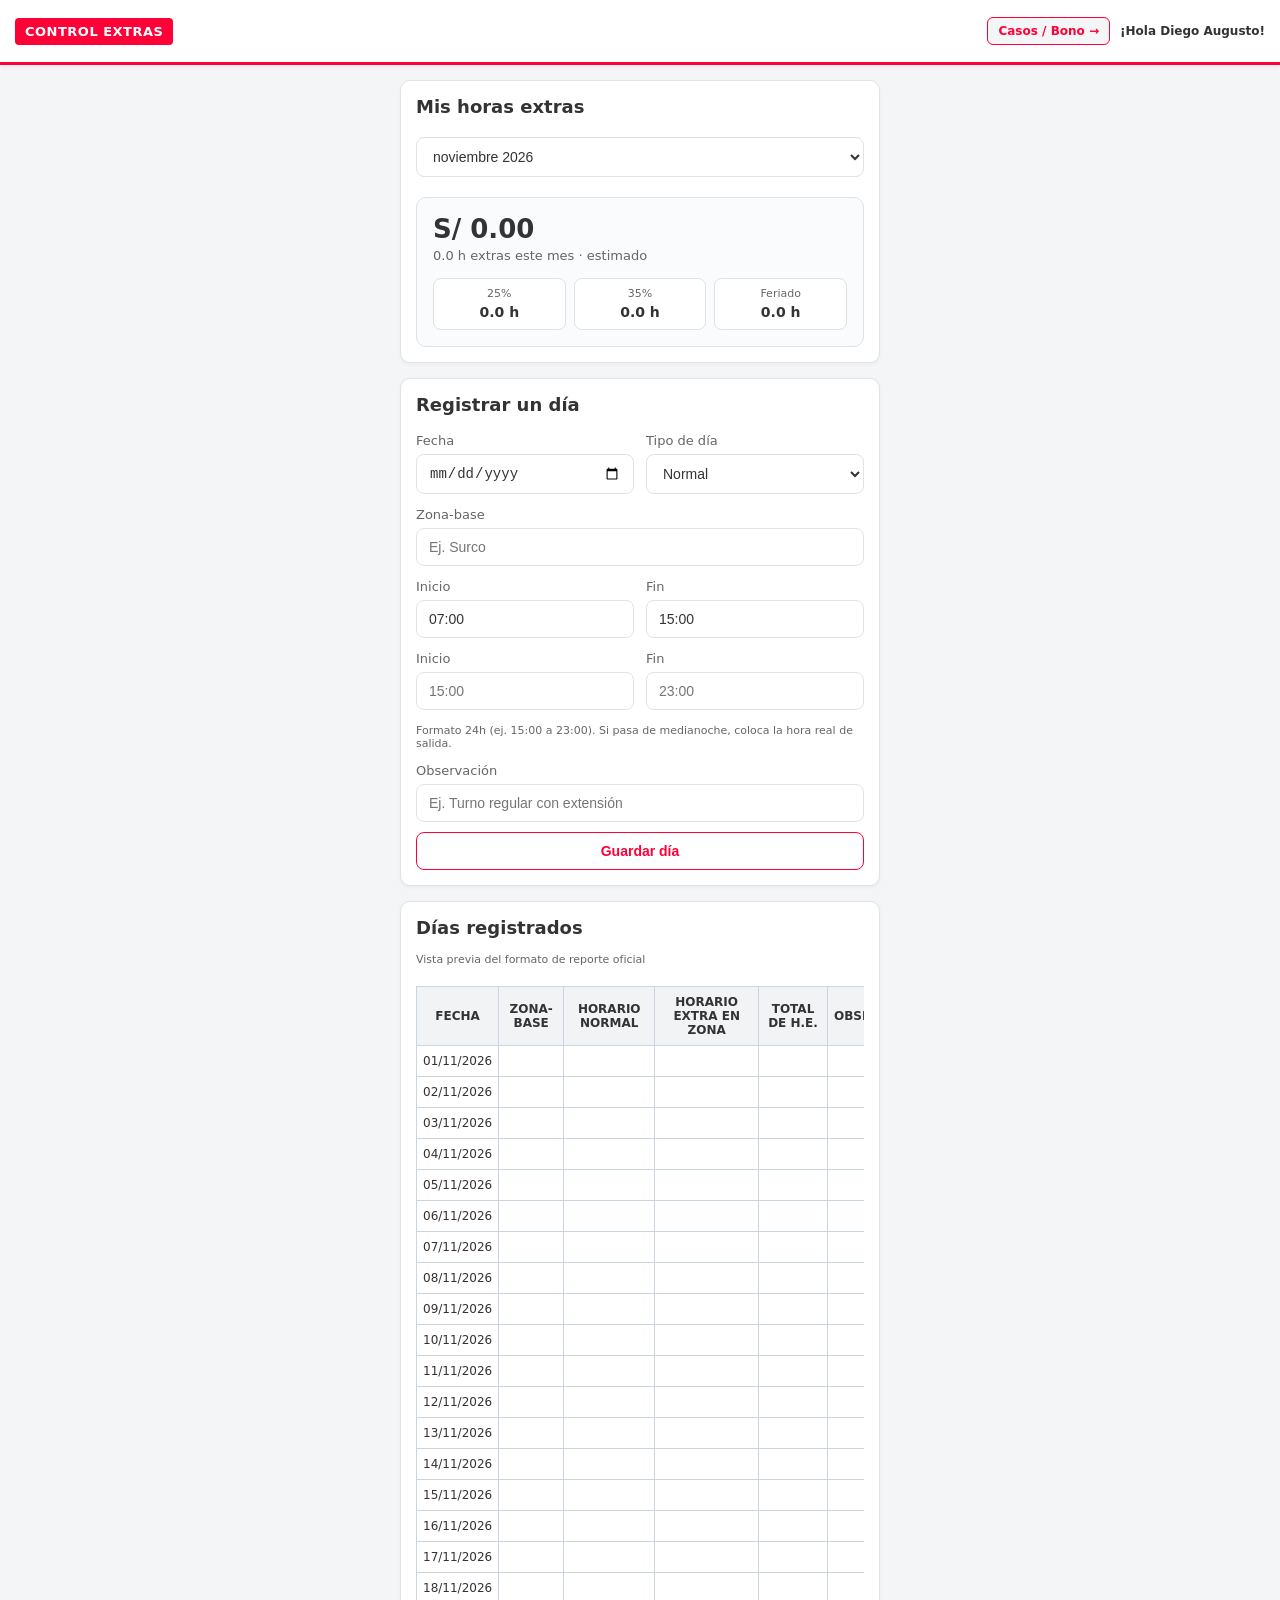
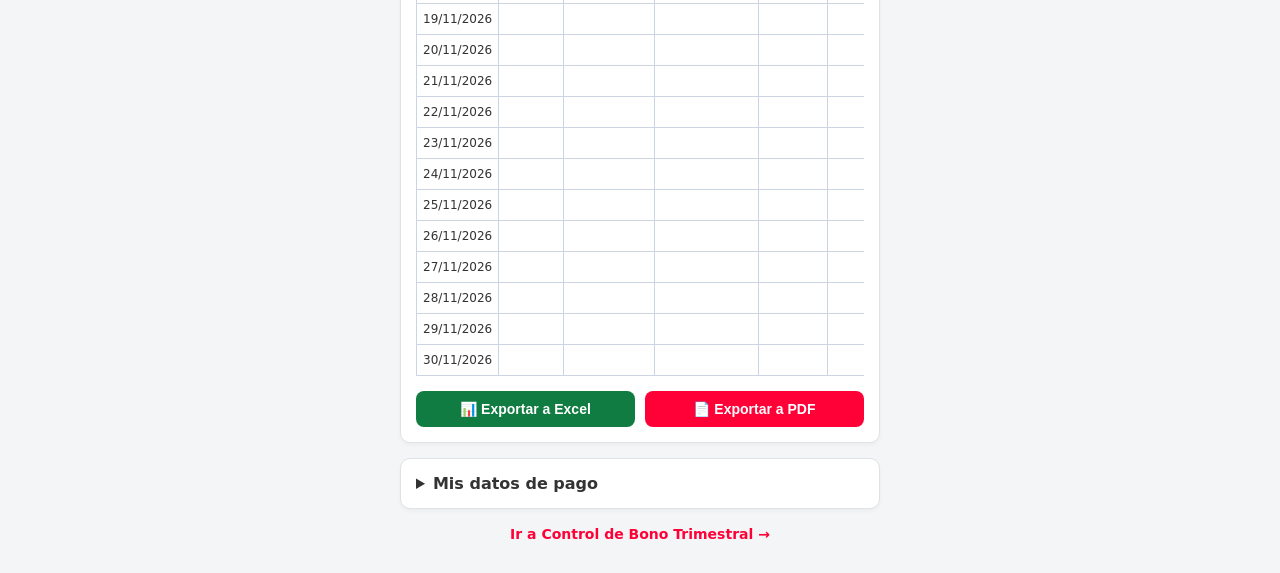
==== index.html @ 3a0c72d6 "Versión inicial de mi app de horas extras" ====
<!DOCTYPE html>
<html lang="es">
<head>
    <meta charset="UTF-8">
    <meta name="viewport" content="width=device-width, initial-scale=1.0">
    <title>CONTROL HORAS EXTRAS</title>
    <link rel="stylesheet" href="css/style.css">
</head>
<body>

    <!-- Barra superior -->
    <header class="barra-superior">
        <div class="logo-app">CONTROL EXTRAS</div>
        <div class="header-derecha">
            <a href="casos.html" class="btn-ir-casos">Casos / Bono →</a>
            <div class="usuario-saludo">¡Hola Diego Augusto!</div>
        </div>
    </header>

    <main>
        <!-- Sección 1: Mis horas extras -->
        <section>
            <h1>Mis horas extras</h1>
            
            <div>
                <select id="selectMes">
                    <option value="2026-11">noviembre 2026</option>
                    <option value="2026-10">octubre 2026</option>
                </select>
            </div>

            <!-- Tarjeta de Resumen -->
            <div class="tarjeta-resumen-total">
                <div class="monto-total-container">
                    <span id="lblTotalSoles">S/ 182.69</span>
                    <p id="lblTotalHoras">18 h extras este mes · estimado</p>
                </div>

                <!-- Desglose en 3 cajitas -->
                <div class="desglose-cajitas">
                    <div class="cajita-stat">
                        <span>25%</span>
                        <strong id="lblHoras25">6 h</strong>
                    </div>
                    <div class="cajita-stat">
                        <span>35%</span>
                        <strong id="lblHoras35">12 h</strong>
                    </div>
                    <div class="cajita-stat">
                        <span>Feriado</span>
                        <strong id="lblHorasFeriado">0 h</strong>
                    </div>
                </div>
            </div>
        </section>

        <!-- Sección 2: Registrar un día -->
        <section>
            <h2>Registrar un día</h2>

            <form id="formRegistro">
                <!-- Fila: Fecha y Tipo de día -->
                <div class="fila-horarios">
                    <div>
                        <label for="inputFecha">Fecha</label>
                        <input type="date" id="inputFecha" required>
                    </div>
                    <div>
                        <label for="selectTipoDia">Tipo de día</label>
                        <select id="selectTipoDia">
                            <option value="Normal">Normal</option>
                            <option value="Feriado">Feriado</option>
                        </select>
                    </div>
                </div>

                <!-- Zona-base -->
                <div>
                    <label for="inputZona">Zona-base</label>
                    <input type="text" id="inputZona" placeholder="Ej. Surco" >
                </div>

               <!-- Turno normal -->
<div class="fila-horarios">
    <div>
        <label for="inputNormInicio">Inicio</label>
        <input type="text" id="inputNormInicio" value="07:00" placeholder="07:00" maxlength="5">
    </div>
    <div>
        <label for="inputNormFin">Fin</label>
        <input type="text" id="inputNormFin" value="15:00" placeholder="15:00" maxlength="5">
    </div>
</div>

<!-- Turno extra -->
<div class="fila-horarios">
    <div>
        <label for="inputExtraInicio">Inicio</label>
        <input type="text" id="inputExtraInicio" placeholder="15:00" maxlength="5">
    </div>
    <div>
        <label for="inputExtraFin">Fin</label>
        <input type="text" id="inputExtraFin" placeholder="23:00" maxlength="5">
    </div>
</div>
                    <p class="texto-ayuda">Formato 24h (ej. 15:00 a 23:00). Si pasa de medianoche, coloca la hora real de salida.</p>
                </fieldset>
                    
                <!-- Observación opcional -->
                <div>
                    <label for="inputObs">Observación</label>
                    <input type="text" id="inputObs" placeholder="Ej. Turno regular con extensión">
                </div>

                <!-- Botón Guardar -->
                <button type="submit">Guardar día</button>
            </form>
        </section>

        <!-- Sección 3: Días registrados (Formato Tabla Excel Oficial) -->
        <section>
            <h2>Días registrados</h2>
            <p class="texto-ayuda">Vista previa del formato de reporte oficial</p>

            <div class="contenedor-tabla">
                <table class="tabla-reporte">
                    <thead>
                        <tr>
                            <th>FECHA</th>
                            <th>ZONA-BASE</th>
                            <th>HORARIO NORMAL</th>
                            <th>HORARIO EXTRA EN ZONA</th>
                            <th>TOTAL DE H.E.</th>
                            <th>OBSERVACIÓN</th>
                            <th>ELIMINAR</th>
                        </tr>
                    </thead>
                    <tbody id="tablaCuerpo">
                        <!-- Fila de ejemplo estática por ahora -->
                        <tr>
                            <td>29/10/2026</td>
                            <td>Cercado de Lima</td>
                            <td>07:00 – 15:00</td>
                            <td>15:00 – 22:00</td>
                            <td>7 h (S/ 71.30)</td>
                            <td>Turno regular con extensión</td>
                            <td><button class="btn-quitar" type="button">X</button></td>
                        </tr>
                    </tbody>
                </table>
            </div>
            <!-- Botones de Exportación -->
        <div style="display: flex; gap: 10px; margin-top: 15px;">
            <button type="button" id="btnExportarExcel" style="background-color: #107c41; color: white; border: none;">📊 Exportar a Excel</button>
            <button type="button" id="btnExportarPdf" style="background-color: var(--mapfre-red); color: white; border: none;">📄 Exportar a PDF</button>
        </div>
        </section>

        <!-- Sección 4: Mis datos de pago -->
        <section>
            <details>
                <summary style="font-weight: 600; cursor: pointer;">Mis datos de pago</summary>
                
                <div style="margin-top: 10px;">
                    <label for="inputBasico">Sueldo básico (S/)</label>
                    <input type="number" id="inputBasico" value="1850">
                </div>

                <!-- ¿Tienes asignación familiar? -->
                <div>
                    <label for="selectAsignacion">¿Recibes asignación familiar?</label>
                    <select id="selectAsignacion">
                        <option value="no">No</option>
                        <option value="si">Sí</option>
                    </select>
                </div>

                <!-- Input que aparecerá solo si selecciona "Sí" -->
                <div id="grupoMontoAsignacion" style="display: none;">
                    <label for="inputMontoAsignacion">Monto de asignación familiar (S/)</label>
                    <input type="number" id="inputMontoAsignacion" value="102.50">
                </div>

                <div>
                    <label for="inputMultiplicadorFeriado">Pago en feriado (veces el valor de la hora)</label>
                    <input type="number" id="inputMultiplicadorFeriado" value="2" step="0.5">
                </div>

                <p id="txtValorHora" style="font-weight: 600; margin-top: 10px;">Valor de tu hora: S/ 7.71</p>
                <p class="texto-ayuda">Valor de la hora = (sueldo básico + asignación familiar) ÷ 240. Día normal: primeras 2 h extra al 25% y desde la 3.ª al 35%.</p>

                <div style="margin-top: 15px; display: flex; gap: 10px;">
                    <button type="button" id="btnDescargarCopia">Descargar copia</button>
                    <button type="button" id="btnCargarCopia">Cargar copia</button>
                </div>
            </details>
        </section>

        <!-- Enlace para ir al control de bono -->
        <div style="text-align: center; margin-bottom: 20px;">
            <a href="casos.html" style="color: var(--mapfre-red); font-size: 14px; font-weight: 600; text-decoration: none;">Ir a Control de Bono Trimestral →</a>
        </div>
    </main>

    <!-- Enlace al archivo de lógica principal -->
    <script src="js/app.js"></script>
</body>
</html>
---- css/style.css ----
:root {
    --mapfre-red: #ff0037;
    --page-bg: #f4f5f7;
    --card-bg: #ffffff;
    --text-main: #333333;
    --text-muted: #666666;
    --border-color: #e0e2e6;
}

/* ========================================== */
/* ESTILOS GENERALES Y LAYOUT                 */
/* ========================================== */
body {
    background-color: var(--page-bg);
    color: var(--text-main);
    font-family: system-ui, -apple-system, BlinkMacSystemFont, 'Segoe UI', Roboto, sans-serif;
    margin: 0;
    padding: 10px;
    display: flex;
    justify-content: center;
    padding-top: 80px; /* Espacio para barra fija */
}

main {
    width: 100%;
    max-width: 480px;
    display: flex;
    flex-direction: column;
    gap: 15px;
}

/* Tarjetas y secciones blancas */
section {
    background-color: var(--card-bg);
    border: 1px solid var(--border-color);
    border-radius: 10px;
    padding: 15px;
    box-shadow: 0 2px 4px rgba(0, 0, 0, 0.04);
}

/* Títulos */
h1, h2 {
    color: var(--text-main);
    font-size: 18px;
    margin-top: 0;
}

/* Inputs, selects y campos de texto */
input, select {
    width: 100%;
    background-color: #ffffff;
    border: 1px solid var(--border-color);
    color: var(--text-main);
    padding: 10px 12px;
    border-radius: 8px;
    font-size: 14px;
    outline: none;
    box-sizing: border-box;
    margin-top: 5px;
    margin-bottom: 10px;
}

input:focus, select:focus {
    border-color: var(--mapfre-red);
}

/* Etiquetas */
label {
    font-size: 13px;
    color: var(--text-muted);
    font-weight: 500;
}

/* Botones principales con el rojo MAPFRE */
button {
    background-color: #ffffff;
    color: var(--mapfre-red);
    border: 1px solid var(--mapfre-red);
    padding: 10px 16px;
    border-radius: 8px;
    font-weight: 600;
    cursor: pointer;
    transition: all 0.2s;
    font-size: 14px;
    width: 100%;
}

button:hover {
    background-color: var(--mapfre-red);
    color: #ffffff;
}

/* ========================================== */
/* BARRA SUPERIOR ESTILO INTRANET             */
/* ========================================== */
.barra-superior {
    position: fixed;
    top: 0;
    left: 0;
    width: 100%;
    height: 65px;
    background-color: #ffffff;
    border-bottom: 3px solid var(--mapfre-red);
    display: flex;
    justify-content: space-between;
    align-items: center;
    padding: 0 15px;
    box-sizing: border-box;
    box-shadow: 0 2px 4px rgba(0,0,0,0.05);
    z-index: 1000;
}

.logo-app {
    background-color: var(--mapfre-red);
    color: white;
    font-weight: 700;
    font-size: 13px;
    padding: 6px 10px;
    border-radius: 4px;
    letter-spacing: 0.5px;
    white-space: nowrap;
}

.header-derecha {
    display: flex;
    align-items: center;
    gap: 10px;
}

.btn-ir-casos {
    background-color: #f4f5f7;
    color: var(--mapfre-red);
    border: 1px solid var(--mapfre-red);
    padding: 6px 10px;
    border-radius: 6px;
    font-size: 12px;
    font-weight: 600;
    text-decoration: none;
    white-space: nowrap;
    transition: all 0.2s;
}

.btn-ir-casos:hover {
    background-color: var(--mapfre-red);
    color: #ffffff;
}

.usuario-saludo {
    font-size: 12px;
    color: #333333;
    font-weight: 600;
}

/* ========================================== */
/* COMPONENTES Y UTILIDADES DE FORMULARIO     */
/* ========================================== */
.fila-horarios {
    display: flex;
    gap: 12px;
}

.fila-horarios > div {
    flex: 1;
    min-width: 0; /* Evita desbordamiento en celulares */
}

.grupo-checkbox {
    display: flex;
    align-items: center;
    gap: 8px;
    margin-top: 5px;
    margin-bottom: 10px;
}

.grupo-checkbox input[type="checkbox"] {
    width: auto;
    margin: 0;
}

.grupo-checkbox label {
    margin: 0;
    cursor: pointer;
    color: var(--text-main);
}

.texto-ayuda {
    font-size: 11px;
    color: var(--text-muted);
    margin-top: 4px;
    margin-bottom: 10px;
}

/* ========================================== */
/* TARJETA DE RESUMEN (CORREGIDA)             */
/* ========================================== */
.tarjeta-resumen-total {
    background-color: #fafbfc;
    border: 1px solid var(--border-color);
    border-radius: 10px;
    padding: 16px;
    margin-top: 10px;
}

.monto-total-container span {
    font-size: 26px;
    font-weight: 800;
    color: var(--text-main);
    display: block;
}

.monto-total-container p {
    font-size: 13px;
    color: var(--text-muted);
    margin: 4px 0 15px 0;
}

.desglose-cajitas {
    display: grid;
    grid-template-columns: repeat(3, 1fr);
    gap: 8px;
}

.cajita-stat {
    background-color: #ffffff;
    border: 1px solid var(--border-color);
    border-radius: 8px;
    padding: 8px;
    text-align: center;
}

.cajita-stat span {
    font-size: 11px;
    color: var(--text-muted);
    display: block;
    margin-bottom: 2px;
}

.cajita-stat strong {
    font-size: 14px;
    color: var(--text-main);
}

/* ========================================== */
/* ESTILOS DE LA TABLA TIPO EXCEL             */
/* ========================================== */
.contenedor-tabla {
    overflow-x: auto;
}

.tabla-reporte {
    width: 100%;
    min-width: 600px; /* Fuerza el scroll horizontal en móviles sin aplastar columnas */
    border-collapse: collapse;
    font-size: 12px;
    margin-top: 10px;
    background-color: #ffffff;
}

.tabla-reporte th {
    background-color: #f1f3f5;
    color: var(--text-main);
    border: 1px solid #cbd5e1;
    padding: 8px 6px;
    text-align: center;
    font-weight: 700;
}

.tabla-reporte td {
    border: 1px solid #cbd5e1;
    padding: 8px 6px;
    text-align: center;
    color: var(--text-main);
}

.btn-quitar {
    background-color: #fee2e2;
    color: #991b1b;
    border: 1px solid #f87171;
    padding: 4px 8px;
    border-radius: 4px;
    font-size: 11px;
    cursor: pointer;
    font-weight: bold;
    width: auto;
}

.btn-quitar:hover {
    background-color: #dc2626;
    color: #ffffff;
}

/* ========================================== */
/* RESPONSIVE MÓVIL                           */
/* ========================================== */
@media (max-width: 480px) {
    body {
        padding: 5px;
        padding-top: 75px;
    }
    main {
        gap: 12px;
    }
    section {
        padding: 12px;
    }
    input, select, button {
        font-size: 16px; /* Evita zoom automático en iOS/Android */
        padding: 10px;
    }
    .usuario-saludo {
        display: none; /* Oculta el saludo en pantallas muy chicas para privilegiar espacio */
    }
}
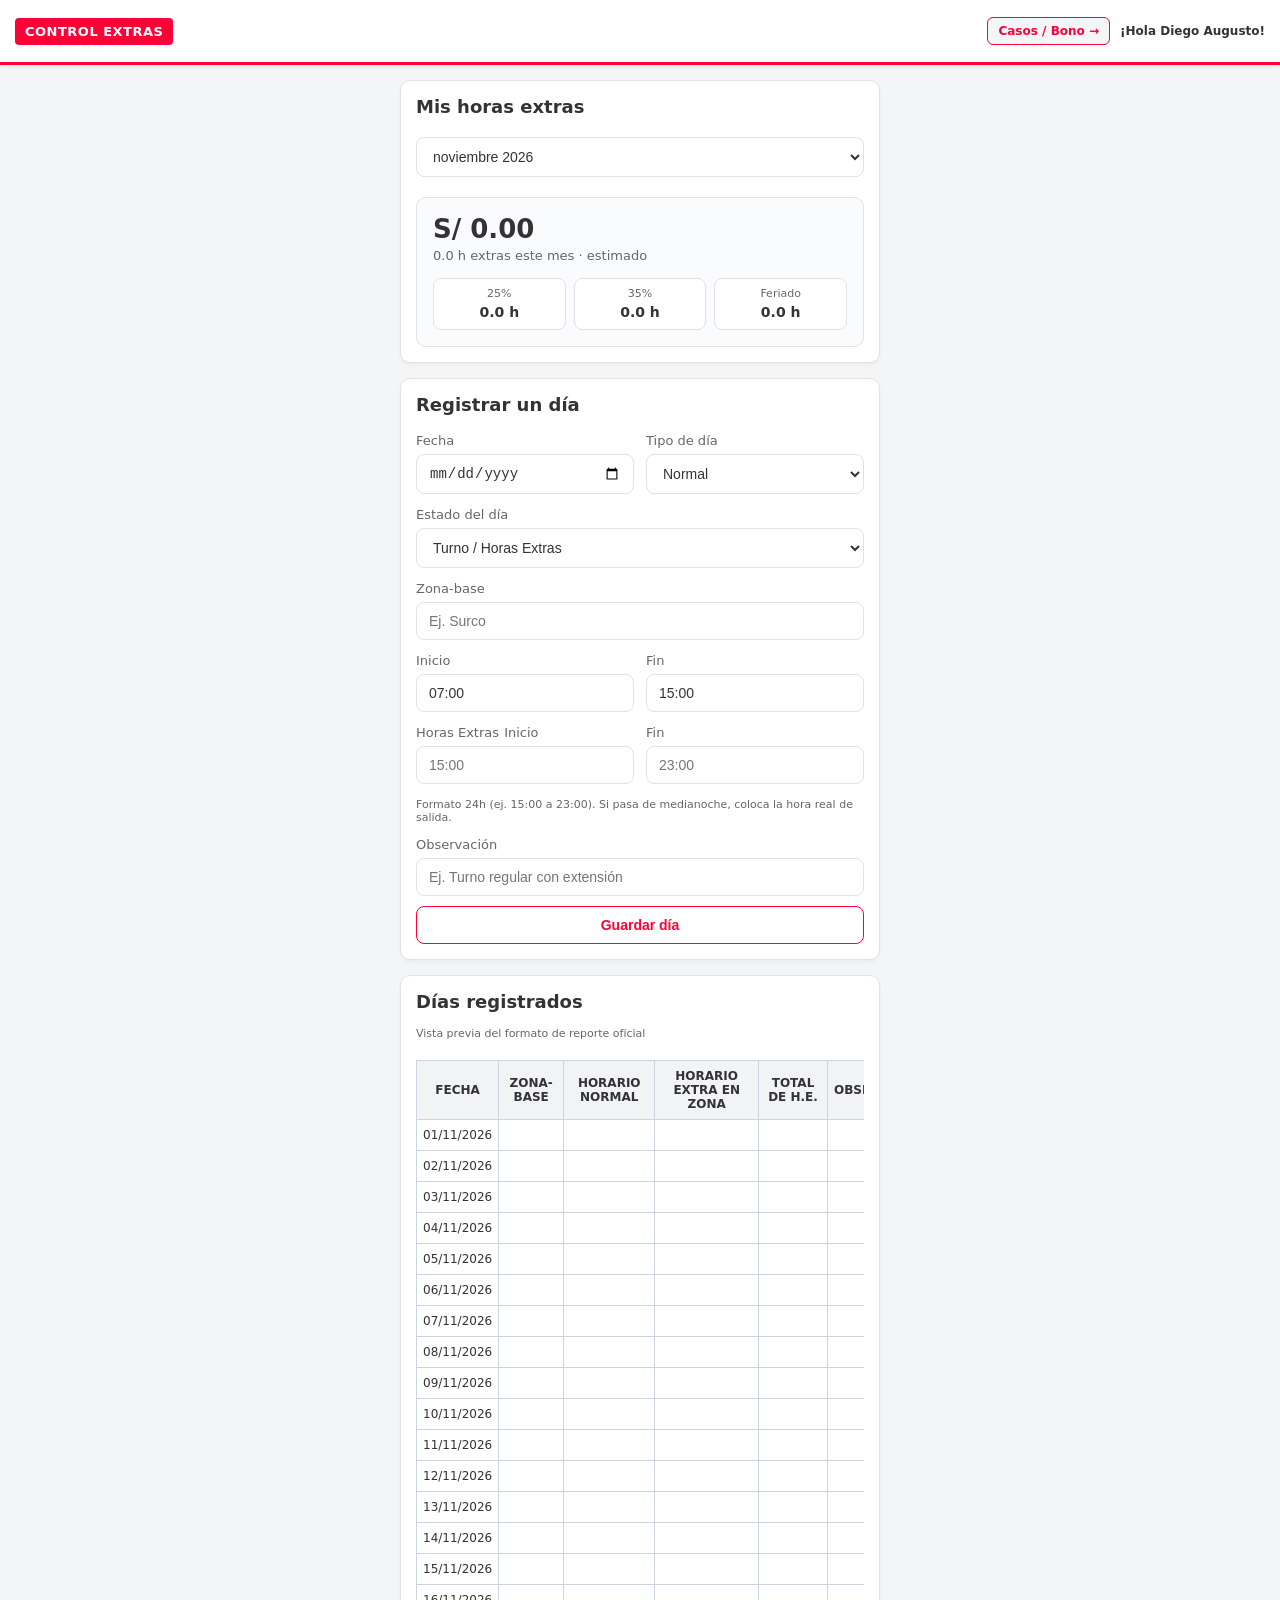
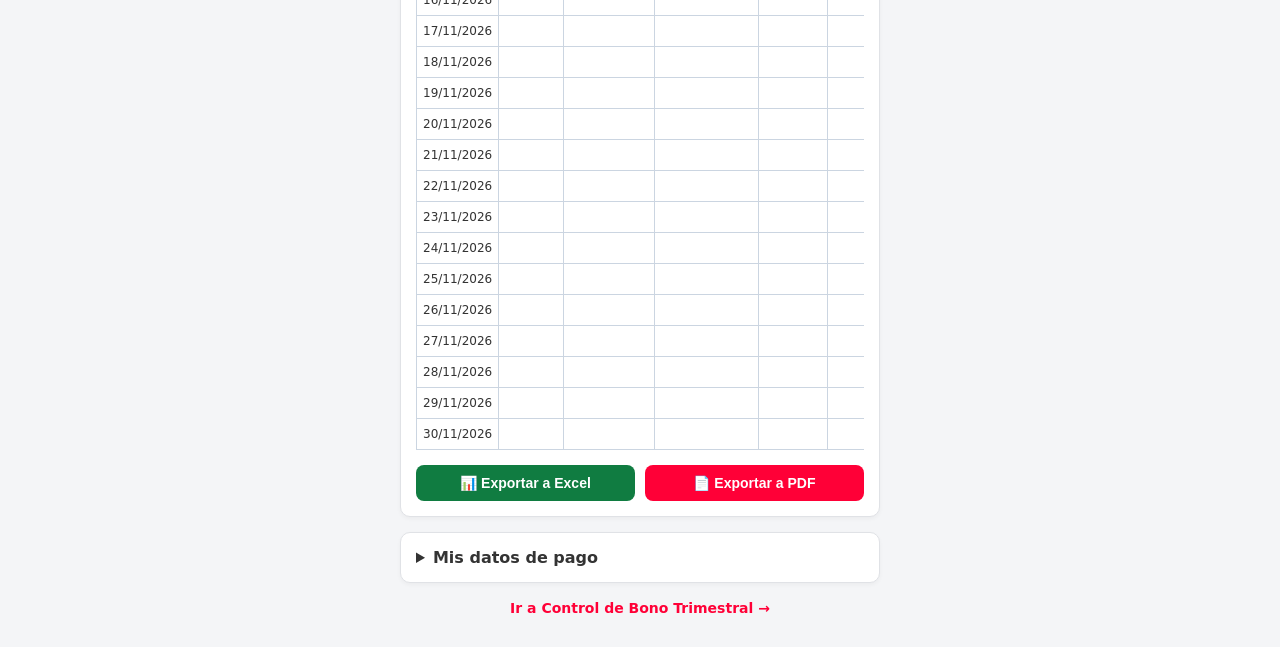
==== commit d295e992: "feddback1" ====
--- a/index.html
+++ b/index.html
@@ -54,7 +54,7 @@
             </div>
         </section>
 
-        <!-- Sección 2: Registrar un día -->
+       <!-- Sección 2: Registrar un día -->
         <section>
             <h2>Registrar un día</h2>
 
@@ -74,37 +74,50 @@
                     </div>
                 </div>
 
-                <!-- Zona-base -->
-                <div>
-                    <label for="inputZona">Zona-base</label>
-                    <input type="text" id="inputZona" placeholder="Ej. Surco" >
-                </div>
-
-               <!-- Turno normal -->
-<div class="fila-horarios">
-    <div>
-        <label for="inputNormInicio">Inicio</label>
-        <input type="text" id="inputNormInicio" value="07:00" placeholder="07:00" maxlength="5">
-    </div>
-    <div>
-        <label for="inputNormFin">Fin</label>
-        <input type="text" id="inputNormFin" value="15:00" placeholder="15:00" maxlength="5">
-    </div>
-</div>
-
-<!-- Turno extra -->
-<div class="fila-horarios">
-    <div>
-        <label for="inputExtraInicio">Inicio</label>
-        <input type="text" id="inputExtraInicio" placeholder="15:00" maxlength="5">
-    </div>
-    <div>
-        <label for="inputExtraFin">Fin</label>
-        <input type="text" id="inputExtraFin" placeholder="23:00" maxlength="5">
-    </div>
-</div>
+                <!-- Nuevo: Selector de Estado (Laborable o Descanso) -->
+                <div>
+                    <label for="selectEstadoDia">Estado del día</label>
+                    <select id="selectEstadoDia">
+                        <option value="laborable">Turno / Horas Extras</option>
+                        <option value="descanso">Día de Descanso (Libre)</option>
+                    </select>
+                </div>
+
+                <!-- Contenedor que se ocultará si selecciona Descanso -->
+                <div id="bloqueHorariosYExtra">
+                    <!-- Zona-base -->
+                    <div>
+                        <label for="inputZona">Zona-base</label>
+                        <input type="text" id="inputZona" placeholder="Ej. Surco">
+                    </div>
+
+                    <!-- Turno normal -->
+                    <div class="fila-horarios">
+                        <div>
+                            <label for="inputNormInicio">Inicio</label>
+                            <input type="text" id="inputNormInicio" value="07:00" placeholder="07:00" maxlength="5">
+                        </div>
+                        <div>
+                            <label for="inputNormFin">Fin</label>
+                            <input type="text" id="inputNormFin" value="15:00" placeholder="15:00" maxlength="5">
+                        </div>
+                    </div>
+
+                    <!-- Turno extra -->
+                    <div class="fila-horarios">
+                        
+                        <div>
+                            <label for="">Horas Extras</label>
+                            <label for="inputExtraInicio">Inicio</label>
+                            <input type="text" id="inputExtraInicio" placeholder="15:00" maxlength="5">
+                        </div>
+                        <div>
+                            <label for="inputExtraFin">Fin</label>
+                            <input type="text" id="inputExtraFin" placeholder="23:00" maxlength="5">
+                        </div>
+                    </div>
                     <p class="texto-ayuda">Formato 24h (ej. 15:00 a 23:00). Si pasa de medianoche, coloca la hora real de salida.</p>
-                </fieldset>
+                </div>
                     
                 <!-- Observación opcional -->
                 <div>
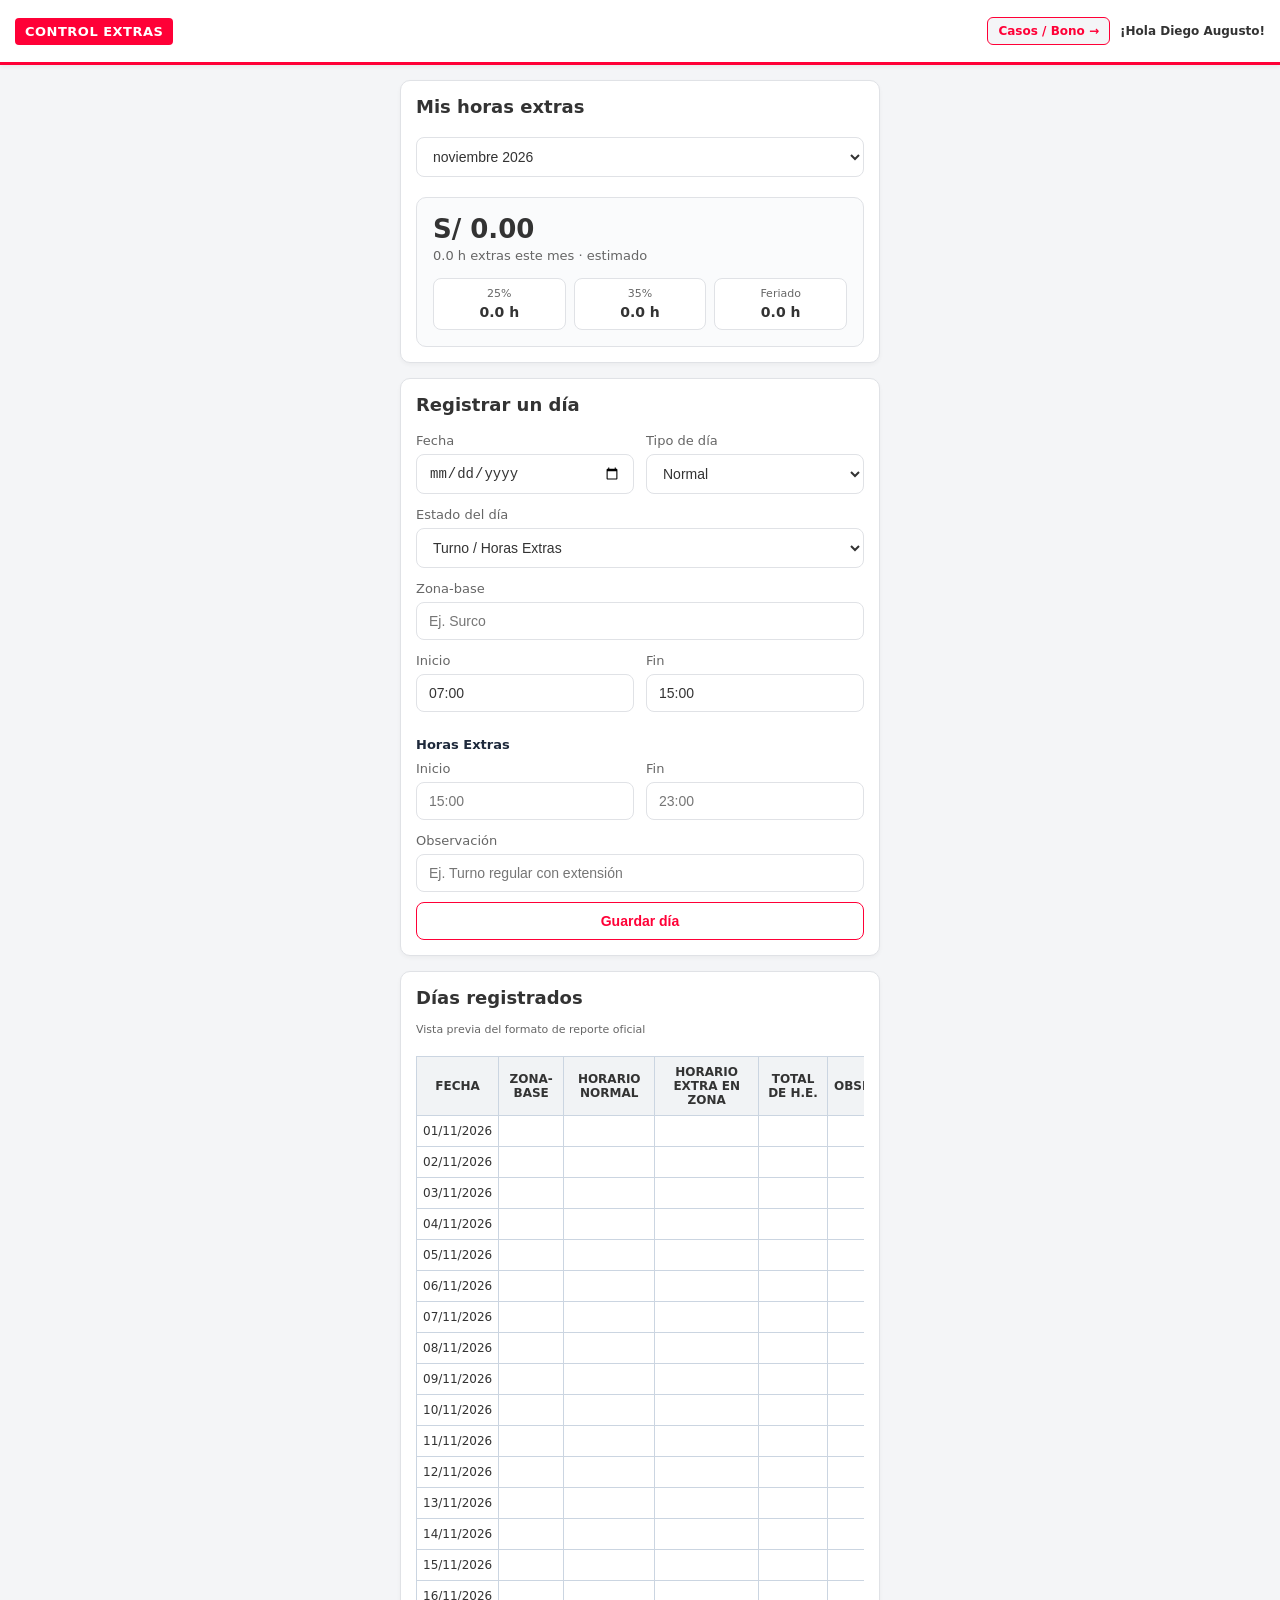
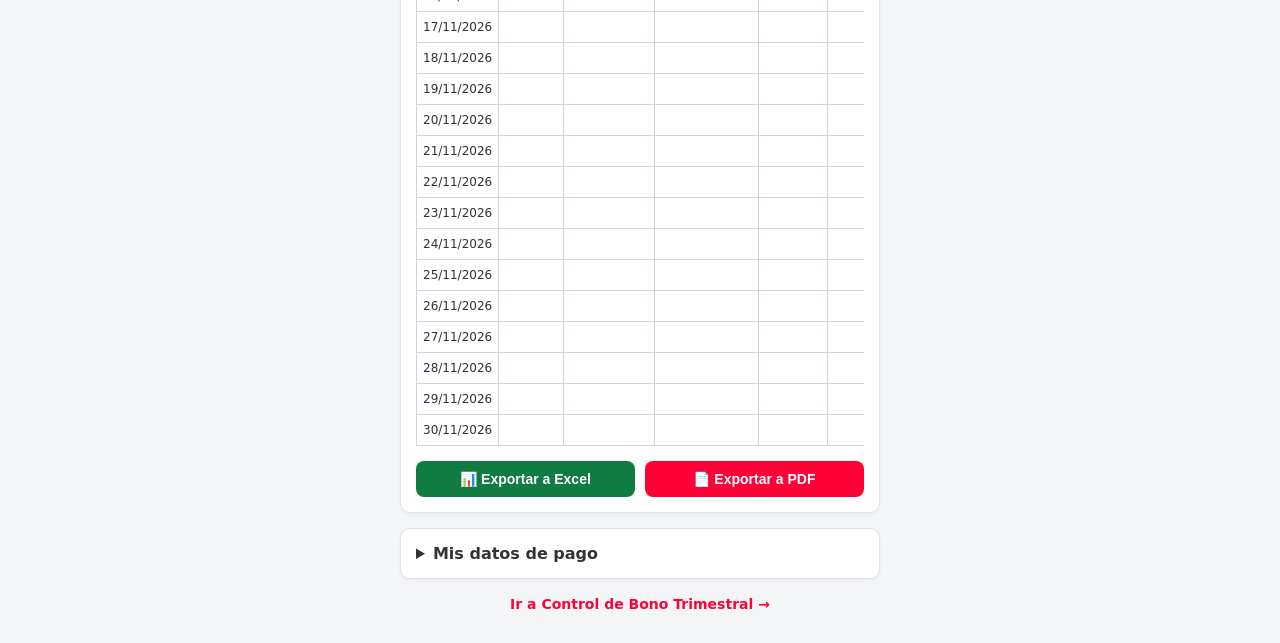
==== commit 8da1ffd5: "label para horas extras" ====
--- a/index.html
+++ b/index.html
@@ -102,12 +102,11 @@
                             <input type="text" id="inputNormFin" value="15:00" placeholder="15:00" maxlength="5">
                         </div>
                     </div>
-
-                    <!-- Turno extra -->
+<!-- Turno extra -->
+                <div style="margin-top: 15px;">
+                    <label style="font-weight: 600; display: block; margin-bottom: 6px; color: #1e293b;">Horas Extras</label>
                     <div class="fila-horarios">
-                        
-                        <div>
-                            <label for="">Horas Extras</label>
+                        <div>
                             <label for="inputExtraInicio">Inicio</label>
                             <input type="text" id="inputExtraInicio" placeholder="15:00" maxlength="5">
                         </div>
@@ -116,7 +115,6 @@
                             <input type="text" id="inputExtraFin" placeholder="23:00" maxlength="5">
                         </div>
                     </div>
-                    <p class="texto-ayuda">Formato 24h (ej. 15:00 a 23:00). Si pasa de medianoche, coloca la hora real de salida.</p>
                 </div>
                     
                 <!-- Observación opcional -->
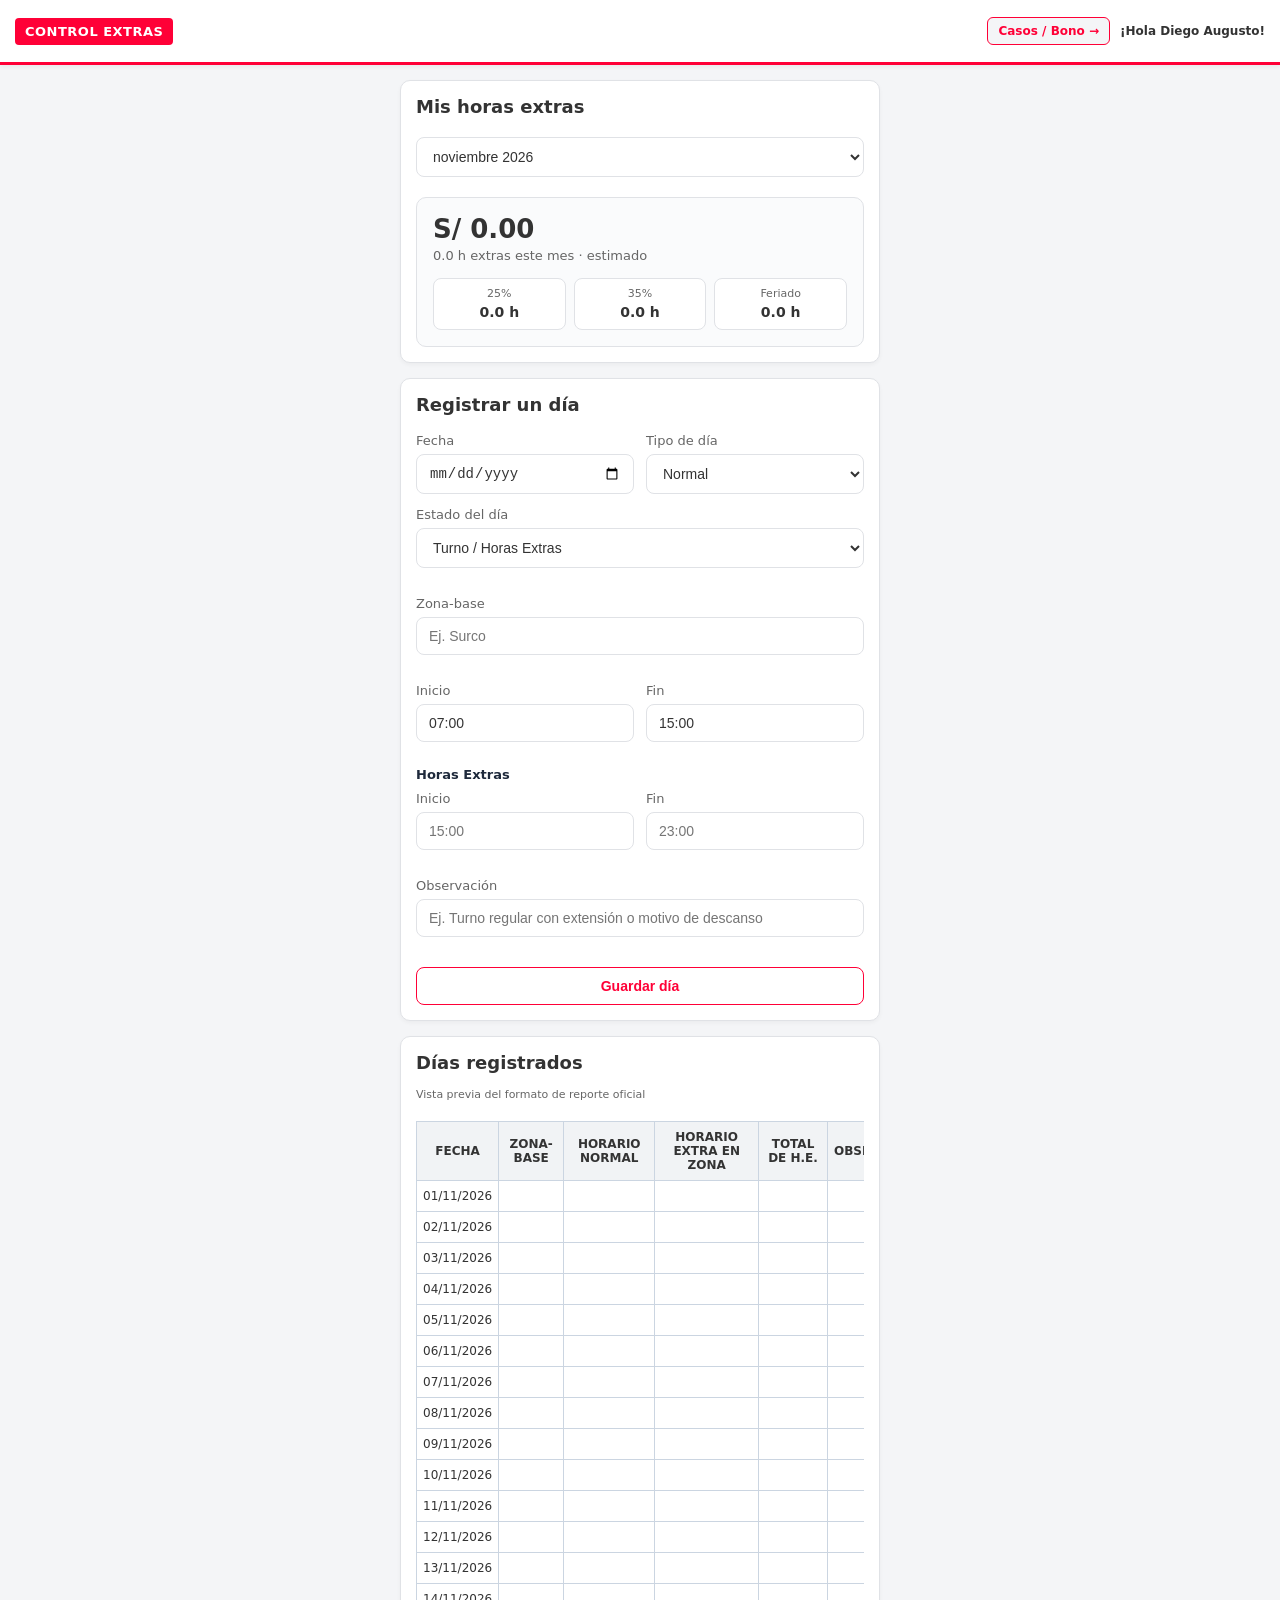
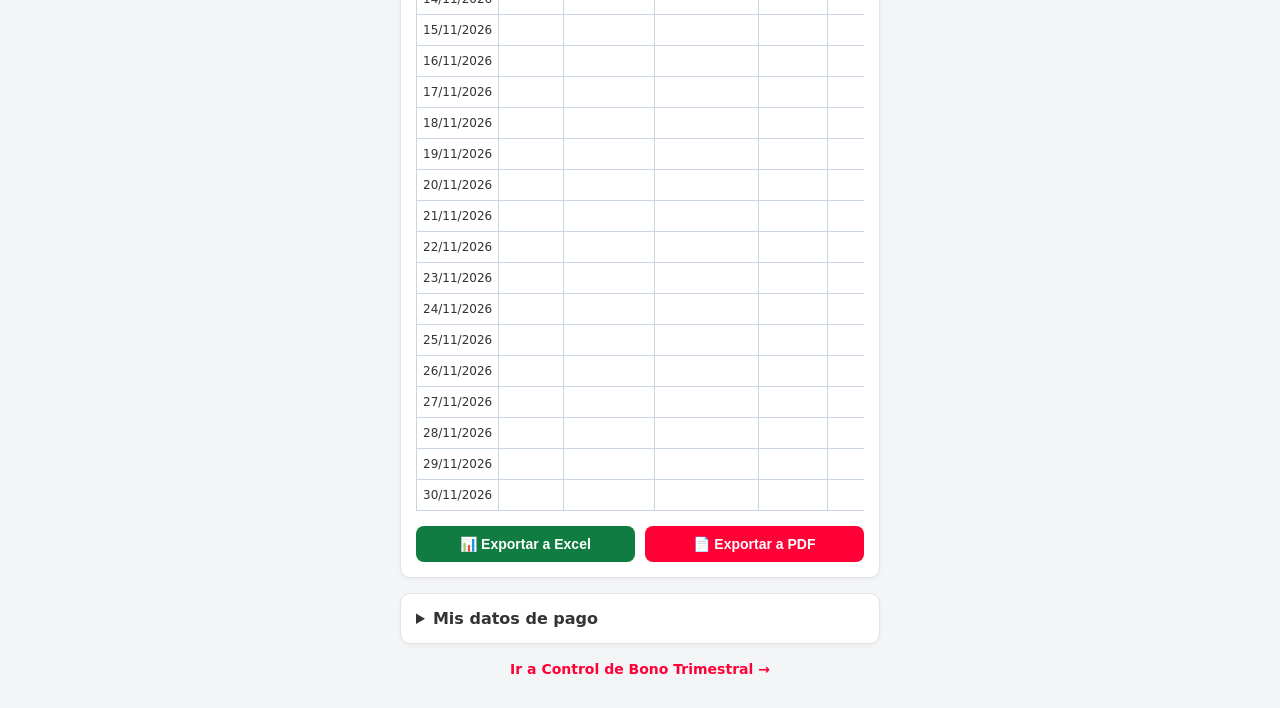
==== commit 1a1a2be5: "mejorasexcelypdf" ====
--- a/index.html
+++ b/index.html
@@ -74,7 +74,7 @@
                     </div>
                 </div>
 
-                <!-- Nuevo: Selector de Estado (Laborable o Descanso) -->
+                <!-- Selector de Estado (Laborable o Descanso) -->
                 <div>
                     <label for="selectEstadoDia">Estado del día</label>
                     <select id="selectEstadoDia">
@@ -86,13 +86,13 @@
                 <!-- Contenedor que se ocultará si selecciona Descanso -->
                 <div id="bloqueHorariosYExtra">
                     <!-- Zona-base -->
-                    <div>
+                    <div style="margin-top: 15px;">
                         <label for="inputZona">Zona-base</label>
                         <input type="text" id="inputZona" placeholder="Ej. Surco">
                     </div>
 
                     <!-- Turno normal -->
-                    <div class="fila-horarios">
+                    <div class="fila-horarios" style="margin-top: 15px;">
                         <div>
                             <label for="inputNormInicio">Inicio</label>
                             <input type="text" id="inputNormInicio" value="07:00" placeholder="07:00" maxlength="5">
@@ -102,29 +102,31 @@
                             <input type="text" id="inputNormFin" value="15:00" placeholder="15:00" maxlength="5">
                         </div>
                     </div>
-<!-- Turno extra -->
+
+                    <!-- Turno extra -->
+                    <div style="margin-top: 15px;">
+                        <label style="font-weight: 600; display: block; margin-bottom: 6px; color: #1e293b;">Horas Extras</label>
+                        <div class="fila-horarios">
+                            <div>
+                                <label for="inputExtraInicio">Inicio</label>
+                                <input type="text" id="inputExtraInicio" placeholder="15:00" maxlength="5">
+                            </div>
+                            <div>
+                                <label for="inputExtraFin">Fin</label>
+                                <input type="text" id="inputExtraFin" placeholder="23:00" maxlength="5">
+                            </div>
+                        </div>
+                    </div>
+                </div>
+
+                <!-- Observación opcional (Fuera del bloque para que siempre sea visible) -->
                 <div style="margin-top: 15px;">
-                    <label style="font-weight: 600; display: block; margin-bottom: 6px; color: #1e293b;">Horas Extras</label>
-                    <div class="fila-horarios">
-                        <div>
-                            <label for="inputExtraInicio">Inicio</label>
-                            <input type="text" id="inputExtraInicio" placeholder="15:00" maxlength="5">
-                        </div>
-                        <div>
-                            <label for="inputExtraFin">Fin</label>
-                            <input type="text" id="inputExtraFin" placeholder="23:00" maxlength="5">
-                        </div>
-                    </div>
-                </div>
-                    
-                <!-- Observación opcional -->
-                <div>
                     <label for="inputObs">Observación</label>
-                    <input type="text" id="inputObs" placeholder="Ej. Turno regular con extensión">
-                </div>
-
-                <!-- Botón Guardar -->
-                <button type="submit">Guardar día</button>
+                    <input type="text" id="inputObs" placeholder="Ej. Turno regular con extensión o motivo de descanso">
+                </div>
+
+                <!-- Botón Guardar único -->
+                <button type="submit" style="margin-top: 20px; width: 100%;">Guardar día</button>
             </form>
         </section>
 
@@ -147,24 +149,16 @@
                         </tr>
                     </thead>
                     <tbody id="tablaCuerpo">
-                        <!-- Fila de ejemplo estática por ahora -->
-                        <tr>
-                            <td>29/10/2026</td>
-                            <td>Cercado de Lima</td>
-                            <td>07:00 – 15:00</td>
-                            <td>15:00 – 22:00</td>
-                            <td>7 h (S/ 71.30)</td>
-                            <td>Turno regular con extensión</td>
-                            <td><button class="btn-quitar" type="button">X</button></td>
-                        </tr>
+                        <!-- Generado dinámicamente por app.js -->
                     </tbody>
                 </table>
             </div>
+
             <!-- Botones de Exportación -->
-        <div style="display: flex; gap: 10px; margin-top: 15px;">
-            <button type="button" id="btnExportarExcel" style="background-color: #107c41; color: white; border: none;">📊 Exportar a Excel</button>
-            <button type="button" id="btnExportarPdf" style="background-color: var(--mapfre-red); color: white; border: none;">📄 Exportar a PDF</button>
-        </div>
+            <div style="display: flex; gap: 10px; margin-top: 15px;">
+                <button type="button" id="btnExportarExcel" style="background-color: #107c41; color: white; border: none;">📊 Exportar a Excel</button>
+                <button type="button" id="btnExportarPdf" style="background-color: var(--mapfre-red); color: white; border: none;">📄 Exportar a PDF</button>
+            </div>
         </section>
 
         <!-- Sección 4: Mis datos de pago -->
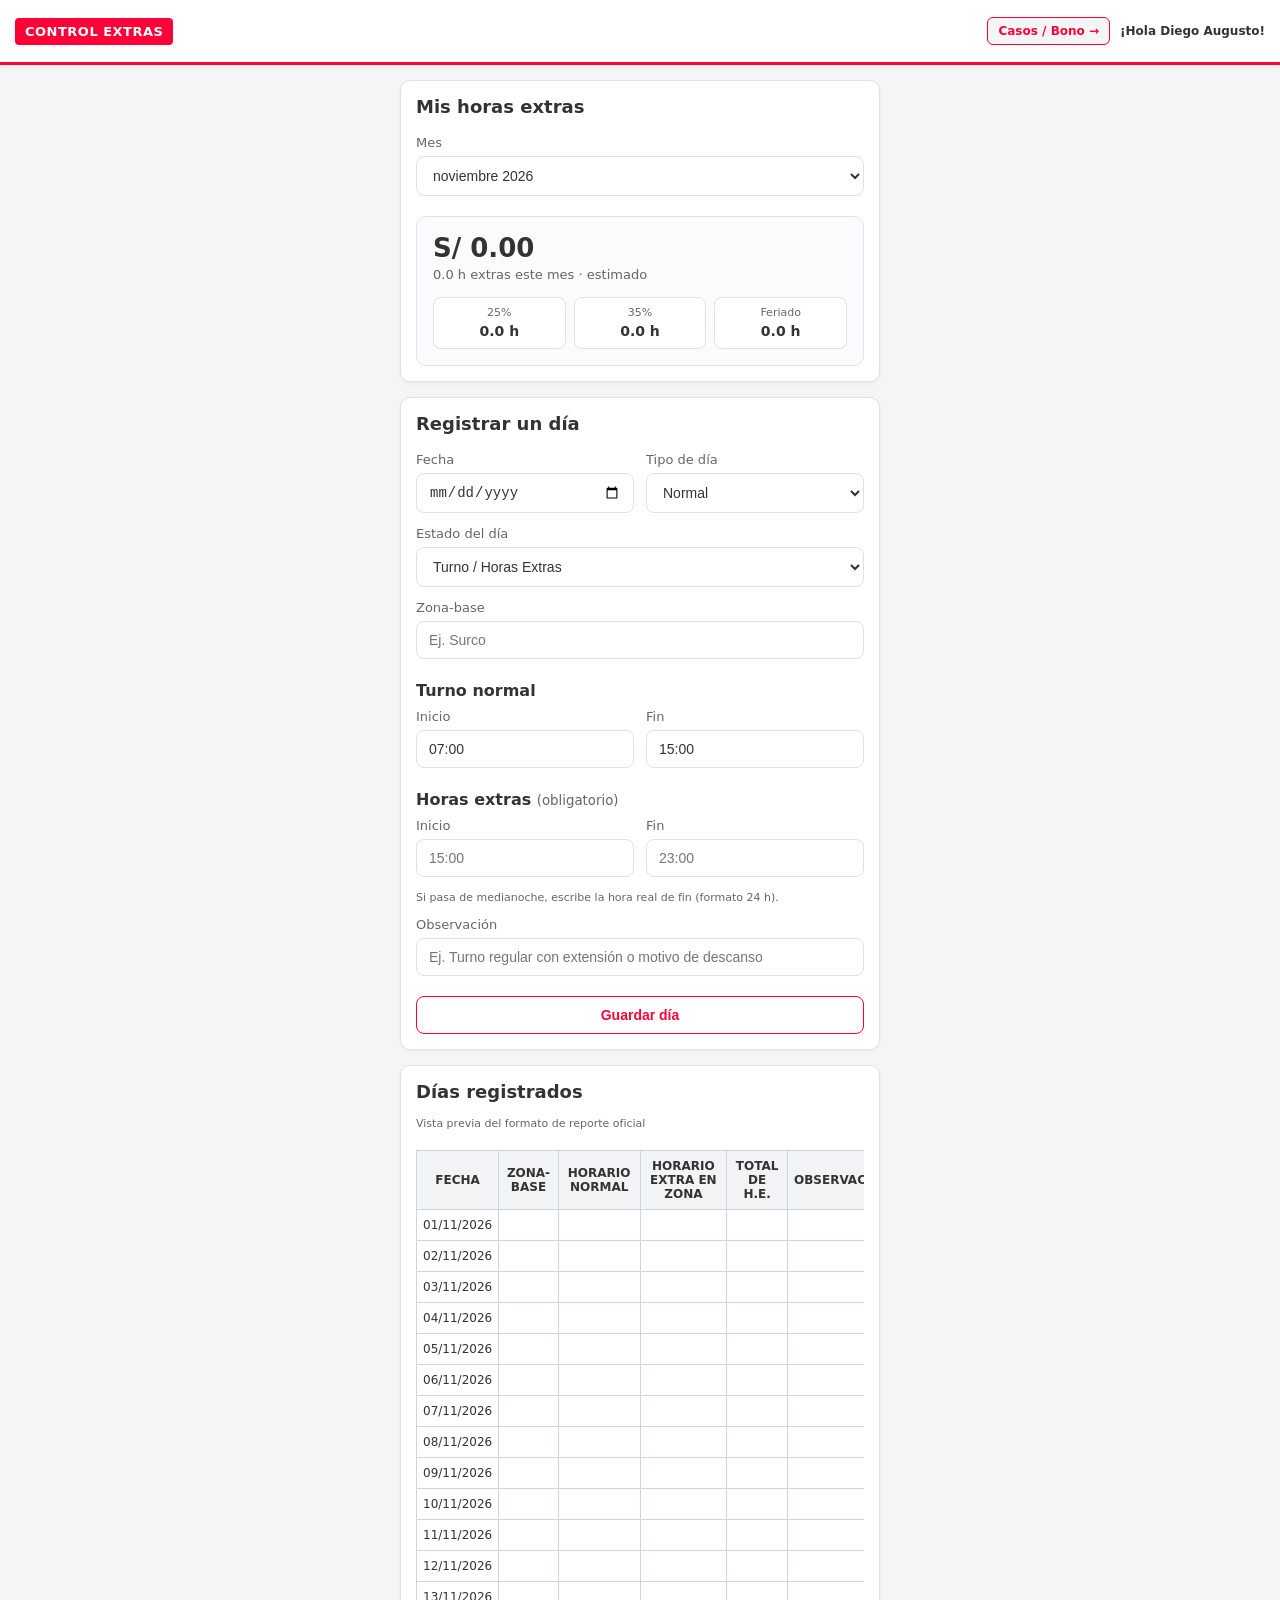
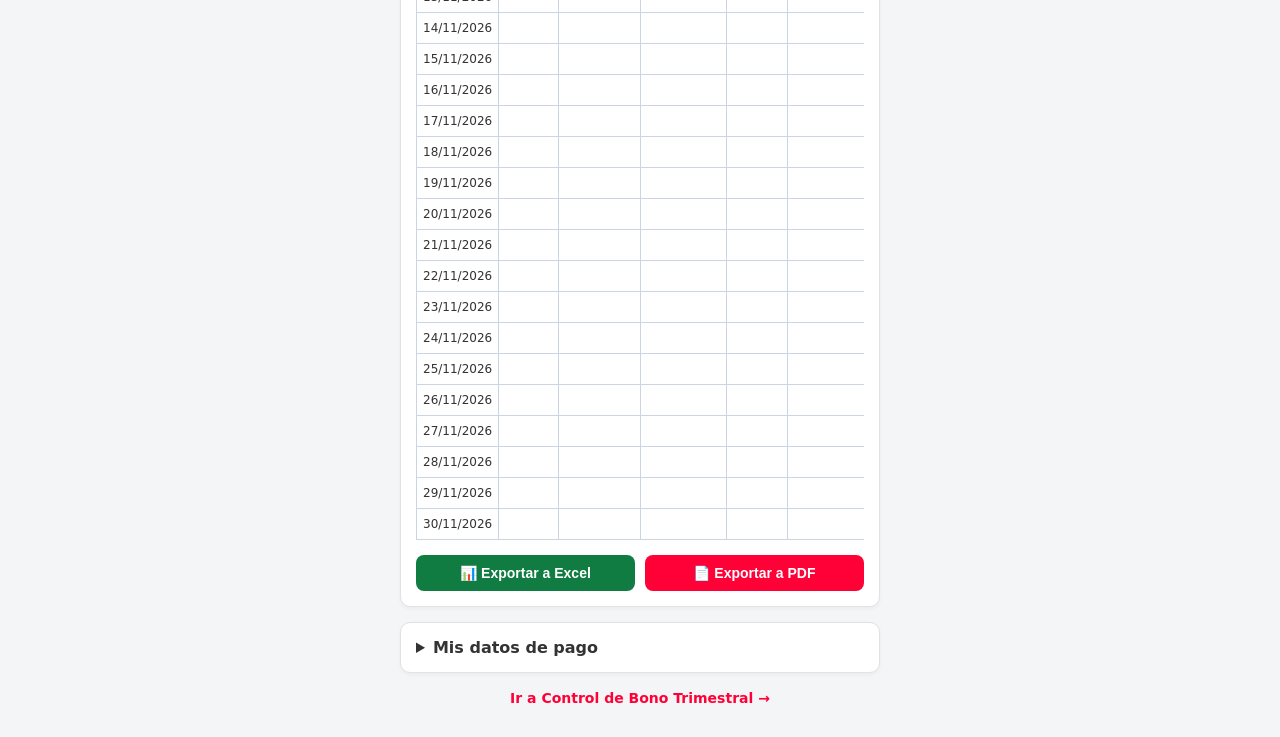
==== commit 09217b87: "06-11-11:28" ====
--- a/index.html
+++ b/index.html
@@ -18,33 +18,32 @@
     </header>
 
     <main>
-        <!-- Sección 1: Mis horas extras -->
+        <!-- Sección 1: Resumen del mes -->
         <section>
             <h1>Mis horas extras</h1>
-            
+
             <div>
+                <label for="selectMes">Mes</label>
                 <select id="selectMes">
                     <option value="2026-11">noviembre 2026</option>
                     <option value="2026-10">octubre 2026</option>
                 </select>
             </div>
 
-            <!-- Tarjeta de Resumen -->
             <div class="tarjeta-resumen-total">
                 <div class="monto-total-container">
-                    <span id="lblTotalSoles">S/ 182.69</span>
-                    <p id="lblTotalHoras">18 h extras este mes · estimado</p>
+                    <span id="lblTotalSoles">S/ 0.00</span>
+                    <p id="lblTotalHoras">0 h extras este mes · estimado</p>
                 </div>
 
-                <!-- Desglose en 3 cajitas -->
                 <div class="desglose-cajitas">
                     <div class="cajita-stat">
                         <span>25%</span>
-                        <strong id="lblHoras25">6 h</strong>
+                        <strong id="lblHoras25">0 h</strong>
                     </div>
                     <div class="cajita-stat">
                         <span>35%</span>
-                        <strong id="lblHoras35">12 h</strong>
+                        <strong id="lblHoras35">0 h</strong>
                     </div>
                     <div class="cajita-stat">
                         <span>Feriado</span>
@@ -54,12 +53,11 @@
             </div>
         </section>
 
-       <!-- Sección 2: Registrar un día -->
+        <!-- Sección 2: Registrar un día -->
         <section>
             <h2>Registrar un día</h2>
 
             <form id="formRegistro">
-                <!-- Fila: Fecha y Tipo de día -->
                 <div class="fila-horarios">
                     <div>
                         <label for="inputFecha">Fecha</label>
@@ -74,7 +72,6 @@
                     </div>
                 </div>
 
-                <!-- Selector de Estado (Laborable o Descanso) -->
                 <div>
                     <label for="selectEstadoDia">Estado del día</label>
                     <select id="selectEstadoDia">
@@ -83,60 +80,55 @@
                     </select>
                 </div>
 
-                <!-- Contenedor que se ocultará si selecciona Descanso -->
+                <!-- Se oculta si el estado es Descanso -->
                 <div id="bloqueHorariosYExtra">
-                    <!-- Zona-base -->
-                    <div style="margin-top: 15px;">
+                    <div>
                         <label for="inputZona">Zona-base</label>
                         <input type="text" id="inputZona" placeholder="Ej. Surco">
                     </div>
 
-                    <!-- Turno normal -->
-                    <div class="fila-horarios" style="margin-top: 15px;">
+                    <span class="titulo-bloque">Turno normal</span>
+                    <div class="fila-horarios">
                         <div>
                             <label for="inputNormInicio">Inicio</label>
-                            <input type="text" id="inputNormInicio" value="07:00" placeholder="07:00" maxlength="5">
+                            <input type="text" id="inputNormInicio" value="07:00" placeholder="07:00" maxlength="5" inputmode="numeric">
                         </div>
                         <div>
                             <label for="inputNormFin">Fin</label>
-                            <input type="text" id="inputNormFin" value="15:00" placeholder="15:00" maxlength="5">
+                            <input type="text" id="inputNormFin" value="15:00" placeholder="15:00" maxlength="5" inputmode="numeric">
                         </div>
                     </div>
 
-                    <!-- Turno extra -->
-                    <div style="margin-top: 15px;">
-                        <label style="font-weight: 600; display: block; margin-bottom: 6px; color: #1e293b;">Horas Extras</label>
-                        <div class="fila-horarios">
-                            <div>
-                                <label for="inputExtraInicio">Inicio</label>
-                                <input type="text" id="inputExtraInicio" placeholder="15:00" maxlength="5">
-                            </div>
-                            <div>
-                                <label for="inputExtraFin">Fin</label>
-                                <input type="text" id="inputExtraFin" placeholder="23:00" maxlength="5">
-                            </div>
+                    <span class="titulo-bloque">Horas extras <small id="avisoExtra">(obligatorio)</small></span>
+                    <div class="fila-horarios">
+                        <div>
+                            <label for="inputExtraInicio">Inicio</label>
+                            <input type="text" id="inputExtraInicio" placeholder="15:00" maxlength="5" inputmode="numeric">
+                        </div>
+                        <div>
+                            <label for="inputExtraFin">Fin</label>
+                            <input type="text" id="inputExtraFin" placeholder="23:00" maxlength="5" inputmode="numeric">
                         </div>
                     </div>
+                    <p class="texto-ayuda">Si pasa de medianoche, escribe la hora real de fin (formato 24 h).</p>
                 </div>
 
-                <!-- Observación opcional (Fuera del bloque para que siempre sea visible) -->
-                <div style="margin-top: 15px;">
+                <div>
                     <label for="inputObs">Observación</label>
                     <input type="text" id="inputObs" placeholder="Ej. Turno regular con extensión o motivo de descanso">
                 </div>
 
-                <!-- Botón Guardar único -->
-                <button type="submit" style="margin-top: 20px; width: 100%;">Guardar día</button>
+                <button type="submit" style="margin-top: 10px; width: 100%;">Guardar día</button>
             </form>
         </section>
 
-        <!-- Sección 3: Días registrados (Formato Tabla Excel Oficial) -->
+        <!-- Sección 3: Días registrados -->
         <section>
             <h2>Días registrados</h2>
             <p class="texto-ayuda">Vista previa del formato de reporte oficial</p>
 
-            <div class="contenedor-tabla">
-                <table class="tabla-reporte">
+            <div class="contenedor-tabla" style="overflow-x: auto;">
+                <table class="tabla-reporte" style="min-width: 560px;">
                     <thead>
                         <tr>
                             <th>FECHA</th>
@@ -148,13 +140,10 @@
                             <th>ELIMINAR</th>
                         </tr>
                     </thead>
-                    <tbody id="tablaCuerpo">
-                        <!-- Generado dinámicamente por app.js -->
-                    </tbody>
+                    <tbody id="tablaCuerpo"></tbody>
                 </table>
             </div>
 
-            <!-- Botones de Exportación -->
             <div style="display: flex; gap: 10px; margin-top: 15px;">
                 <button type="button" id="btnExportarExcel" style="background-color: #107c41; color: white; border: none;">📊 Exportar a Excel</button>
                 <button type="button" id="btnExportarPdf" style="background-color: var(--mapfre-red); color: white; border: none;">📄 Exportar a PDF</button>
@@ -165,13 +154,12 @@
         <section>
             <details>
                 <summary style="font-weight: 600; cursor: pointer;">Mis datos de pago</summary>
-                
+
                 <div style="margin-top: 10px;">
                     <label for="inputBasico">Sueldo básico (S/)</label>
-                    <input type="number" id="inputBasico" value="1850">
+                    <input type="number" id="inputBasico" value="1850" min="0" step="0.01">
                 </div>
 
-                <!-- ¿Tienes asignación familiar? -->
                 <div>
                     <label for="selectAsignacion">¿Recibes asignación familiar?</label>
                     <select id="selectAsignacion">
@@ -180,15 +168,14 @@
                     </select>
                 </div>
 
-                <!-- Input que aparecerá solo si selecciona "Sí" -->
                 <div id="grupoMontoAsignacion" style="display: none;">
                     <label for="inputMontoAsignacion">Monto de asignación familiar (S/)</label>
-                    <input type="number" id="inputMontoAsignacion" value="102.50">
+                    <input type="number" id="inputMontoAsignacion" value="102.50" min="0" step="0.01">
                 </div>
 
                 <div>
                     <label for="inputMultiplicadorFeriado">Pago en feriado (veces el valor de la hora)</label>
-                    <input type="number" id="inputMultiplicadorFeriado" value="2" step="0.5">
+                    <input type="number" id="inputMultiplicadorFeriado" value="2" min="1" step="0.5">
                 </div>
 
                 <p id="txtValorHora" style="font-weight: 600; margin-top: 10px;">Valor de tu hora: S/ 7.71</p>
@@ -201,13 +188,11 @@
             </details>
         </section>
 
-        <!-- Enlace para ir al control de bono -->
         <div style="text-align: center; margin-bottom: 20px;">
             <a href="casos.html" style="color: var(--mapfre-red); font-size: 14px; font-weight: 600; text-decoration: none;">Ir a Control de Bono Trimestral →</a>
         </div>
     </main>
 
-    <!-- Enlace al archivo de lógica principal -->
     <script src="js/app.js"></script>
 </body>
 </html>
--- a/css/style.css
+++ b/css/style.css
@@ -310,4 +310,14 @@
     .usuario-saludo {
         display: none; /* Oculta el saludo en pantallas muy chicas para privilegiar espacio */
     }
-}+}
+  .titulo-bloque {
+      display: block;
+      font-weight: 600;
+      margin: 12px 0 6px;
+  }
+
+  .titulo-bloque small {
+      font-weight: 400;
+      color: var(--text-muted);
+  }
